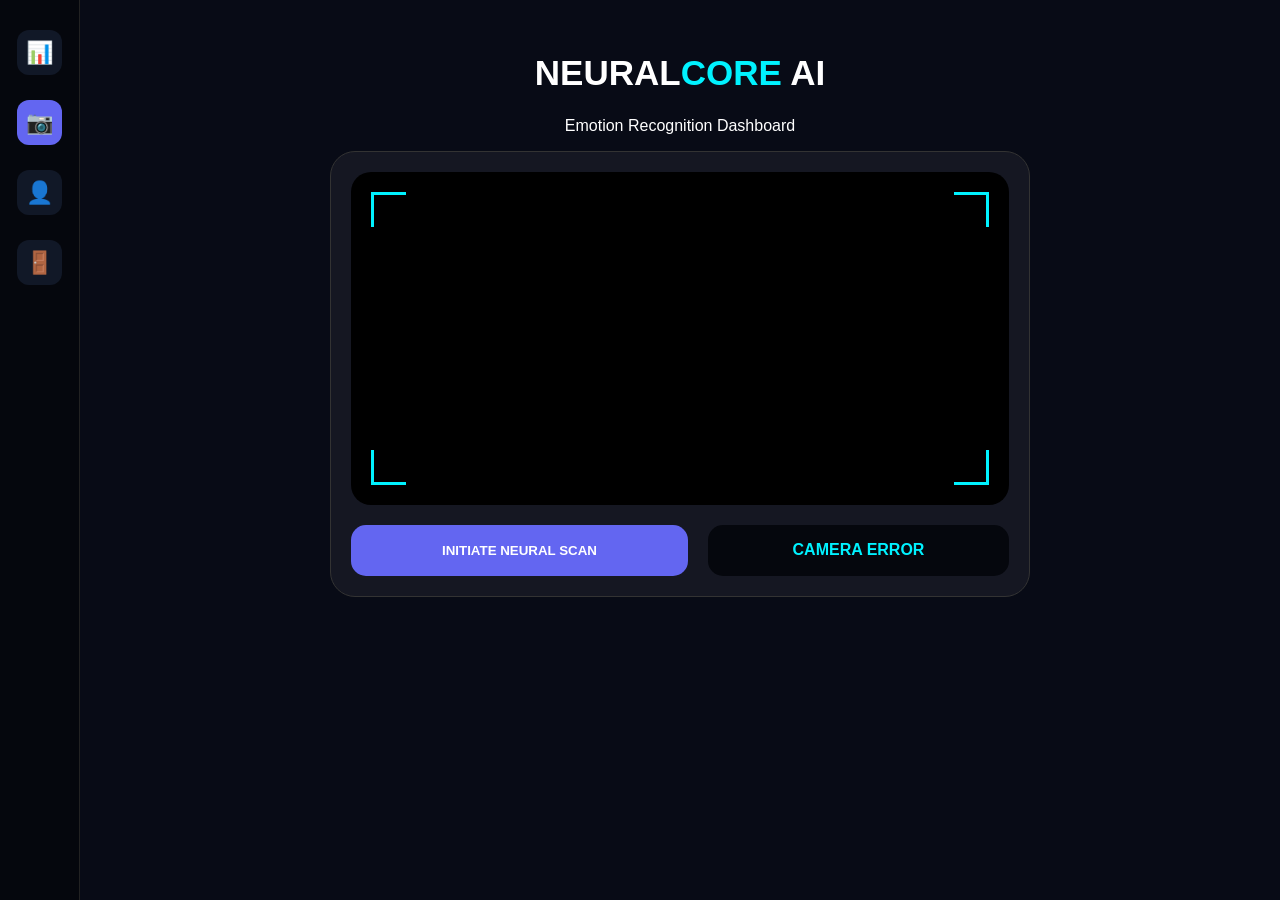
==== dashboard.html @ 3e7bfa2b "Add files via upload" ====
<!DOCTYPE html>
<html lang="en">

<head>

<meta charset="UTF-8">
<meta name="viewport" content="width=device-width, initial-scale=1.0">

<title>NeuralCore AI Dashboard</title>


<style>

*{
    box-sizing:border-box;
}


body{

    margin:0;
    height:100vh;

    background:#080b16;

    color:white;

    font-family:Arial, sans-serif;

    display:flex;

}



nav{

    width:80px;

    background:#05070d;

    border-right:1px solid #222;

    display:flex;

    flex-direction:column;

    align-items:center;

    gap:25px;

    padding-top:30px;

}



.nav-icon{

    width:45px;

    height:45px;

    border-radius:12px;

    background:#111827;

    display:flex;

    align-items:center;

    justify-content:center;

    cursor:pointer;

    font-size:22px;

}


.active{

    background:#6366f1;

}



main{

    flex:1;

    padding:30px;

    text-align:center;

}



h1{

    font-size:35px;

}


span{

    color:#00f2ff;

}




.card{


    max-width:700px;

    margin:auto;

    background:rgba(255,255,255,0.05);

    padding:20px;

    border-radius:25px;

    border:1px solid #333;


}



.video-box{

    position:relative;

    border-radius:20px;

    overflow:hidden;

    background:black;

}



video{

    width:100%;

    border-radius:20px;

    transform:scaleX(-1);

}





.corner{

    position:absolute;

    width:35px;

    height:35px;

    border:3px solid #00f2ff;

}



.tl{

top:20px;
left:20px;

border-right:none;
border-bottom:none;

}


.tr{

top:20px;
right:20px;

border-left:none;
border-bottom:none;

}



.bl{

bottom:20px;
left:20px;

border-right:none;
border-top:none;

}



.br{

bottom:20px;
right:20px;

border-left:none;
border-top:none;

}



.scan{

position:absolute;

width:100%;

height:3px;

background:#00f2ff;

top:0;

display:none;

box-shadow:0 0 20px #00f2ff;

}



@keyframes scan{

from{

top:0;

}

to{

top:100%;

}

}



.controls{

margin-top:20px;

display:flex;

gap:20px;

}



button{

flex:1;

padding:18px;

border:none;

border-radius:15px;

background:#6366f1;

color:white;

font-weight:bold;

cursor:pointer;

}



button:hover{

background:#4f46e5;

}



.status{

flex:1;

background:#05070d;

border-radius:15px;

display:flex;

align-items:center;

justify-content:center;

color:#00f2ff;

font-weight:bold;

}



</style>


</head>



<body>



<nav>

<div class="nav-icon">📊</div>

<div class="nav-icon active">📷</div>

<div class="nav-icon">👤</div>

<div class="nav-icon" onclick="location.href='index.html'">
🚪
</div>

</nav>




<main>


<h1>
NEURAL<span>CORE</span> AI
</h1>


<p>
Emotion Recognition Dashboard
</p>



<div class="card">


<div class="video-box">


<video id="video" autoplay playsinline></video>


<div class="corner tl"></div>

<div class="corner tr"></div>

<div class="corner bl"></div>

<div class="corner br"></div>


<div id="scanLine" class="scan"></div>


</div>



<div class="controls">


<button id="btn">

INITIATE NEURAL SCAN

</button>



<div class="status">

<p id="emotionText">

SYSTEM READY

</p>

</div>


</div>



</div>




</main>



<canvas id="canvas" style="display:none"></canvas>





<script>


// ======================
// BACKEND URL
// ======================


const API_URL =
"http://127.0.0.1:3000";

// ngrok use:
// const API_URL="https://your-ngrok.ngrok-free.dev";





const video =
document.getElementById("video");


const btn =
document.getElementById("btn");


const emotionText =
document.getElementById("emotionText");


const scanLine =
document.getElementById("scanLine");


const canvas =
document.getElementById("canvas");



let scanning=false;





// CAMERA


navigator.mediaDevices
.getUserMedia({

video:true

})

.then(stream=>{


video.srcObject=stream;


emotionText.innerText=
"SYSTEM READY";


})


.catch(()=>{


emotionText.innerText=
"CAMERA ERROR";


});






// DETECT



btn.onclick=async()=>{


if(scanning)
return;


scanning=true;



try{


scanLine.style.display="block";


scanLine.style.animation=
"scan 2s linear infinite";



emotionText.innerText=
"SCANNING...";



canvas.width=
video.videoWidth;


canvas.height=
video.videoHeight;



let ctx=
canvas.getContext("2d");


ctx.drawImage(
video,
0,
0
);



let image =
canvas.toDataURL(
"image/jpeg"
);




let res =
await fetch(

API_URL+"/detect-emotion",

{

method:"POST",

headers:{

"Content-Type":
"application/json"

},

body:JSON.stringify({

image:image

})

}

);



let data =
await res.json();




emotionText.innerText =
data.emotion.toUpperCase();




}

catch(err){


console.log(err);


emotionText.innerText=
"SERVER ERROR";


}



finally{


scanLine.style.display="none";


btn.innerText=
"INITIATE NEURAL SCAN";


scanning=false;


}



};



</script>




</body>

</html>
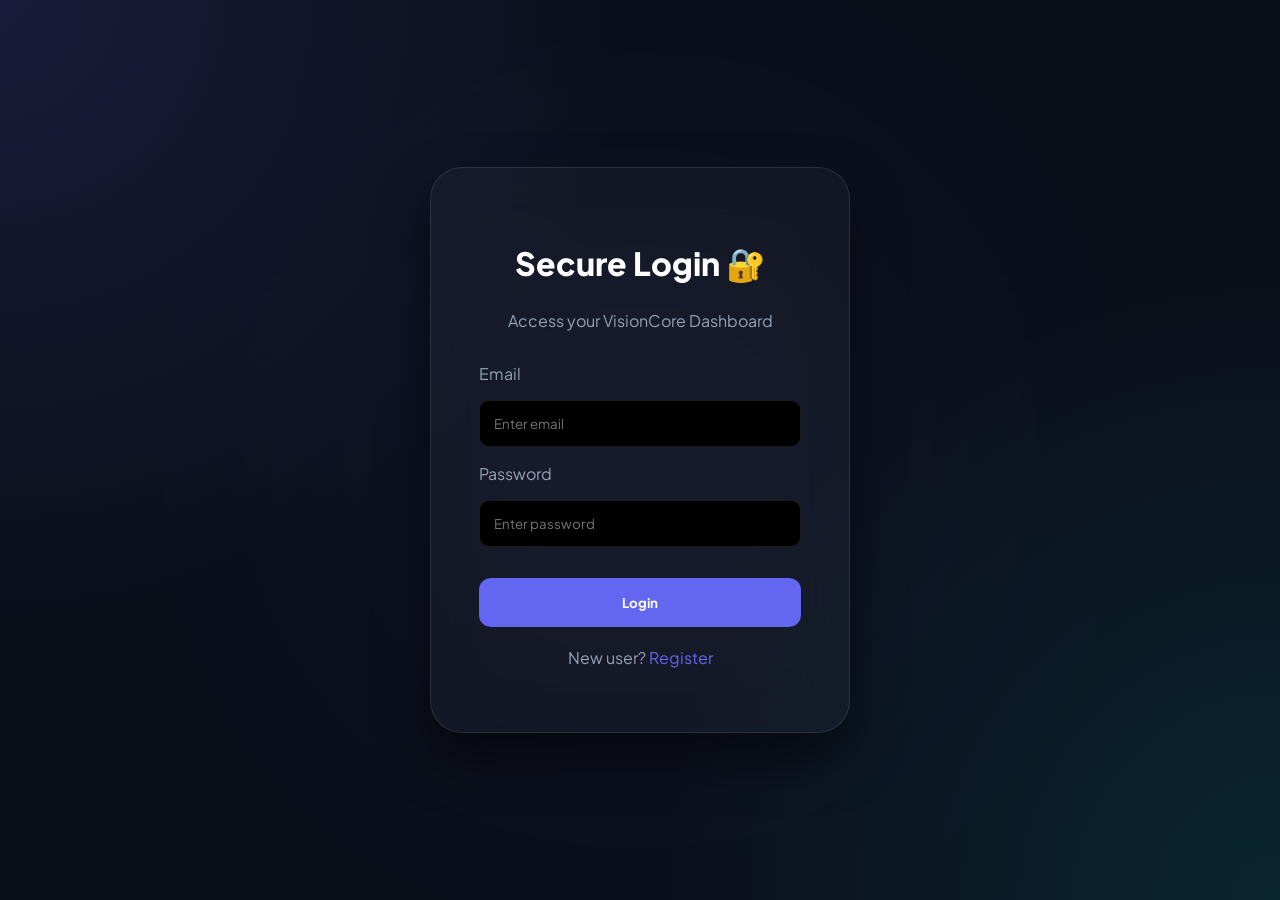
==== commit 2c8b1bc5: "Update dashboard.html" ====
--- a/dashboard.html
+++ b/dashboard.html
@@ -342,11 +342,7 @@
 
 <div class="nav-icon active">📷</div>
 
-<div class="nav-icon">👤</div>
-
-<div class="nav-icon" onclick="location.href='index.html'">
-🚪
-</div>
+<div class="nav-icon" onclick="localStorage.removeItem('token'); location.href='login.html';">🚪</div>
 
 </nav>
 
@@ -440,39 +436,30 @@
 // BACKEND URL
 // ======================
 
-
-const API_URL =
-"http://127.0.0.1:3000";
-
-// ngrok use:
-// const API_URL="https://your-ngrok.ngrok-free.dev";
-
-
-
-
-
-const video =
-document.getElementById("video");
-
-
-const btn =
-document.getElementById("btn");
-
-
-const emotionText =
-document.getElementById("emotionText");
-
-
-const scanLine =
-document.getElementById("scanLine");
-
-
-const canvas =
-document.getElementById("canvas");
-
-
-
-let scanning=false;
+const API_URL = "https://emotions-detector-backend-1.onrender.com";
+
+// Automatically wake up backend on load
+fetch(API_URL)
+    .then(res => console.log("Backend woken up successfully"))
+    .catch(err => console.log("Waking up backend..."));
+
+
+// Verify Authentication Token
+const token = localStorage.getItem("token");
+if (!token) {
+    alert("Please login first 🔐");
+    window.location.href = "login.html";
+}
+
+
+
+const video = document.getElementById("video");
+const btn = document.getElementById("btn");
+const emotionText = document.getElementById("emotionText");
+const scanLine = document.getElementById("scanLine");
+const canvas = document.getElementById("canvas");
+
+let scanning = false;
 
 
 
@@ -587,7 +574,8 @@
 headers:{
 
 "Content-Type":
-"application/json"
+"application/json",
+"Authorization": `Bearer ${token}`
 
 },
 
@@ -610,7 +598,7 @@
 
 
 emotionText.innerText =
-data.emotion.toUpperCase();
+(data.emotion || "UNKNOWN").toUpperCase();
 
 
 
@@ -659,4 +647,4 @@
 
 </body>
 
-</html>+</html>
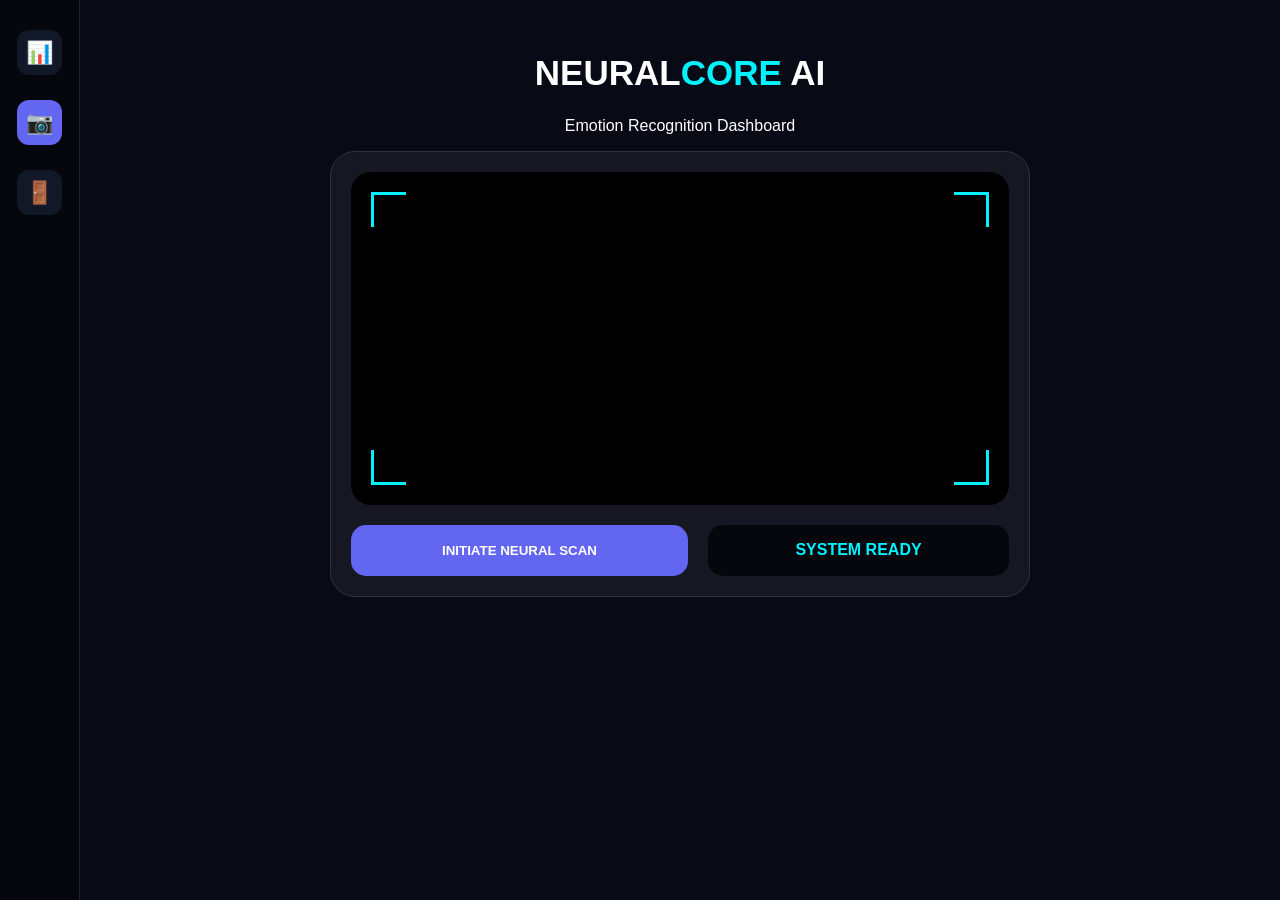
==== commit 9d1f60da: "Update dashboard.html" ====
--- a/dashboard.html
+++ b/dashboard.html
@@ -436,8 +436,11 @@
 // BACKEND URL
 // ======================
 
+// Tappu (Ippudu unnadhi):
 const API_URL = "https://emotions-detector-backend-1.onrender.com";
 
+// Saraindi (Mee actual Node.js Render URL ikkada pettali):
+const API_URL = "https://emotions-detector-backend.onrender.com";
 // Automatically wake up backend on load
 fetch(API_URL)
     .then(res => console.log("Backend woken up successfully"))
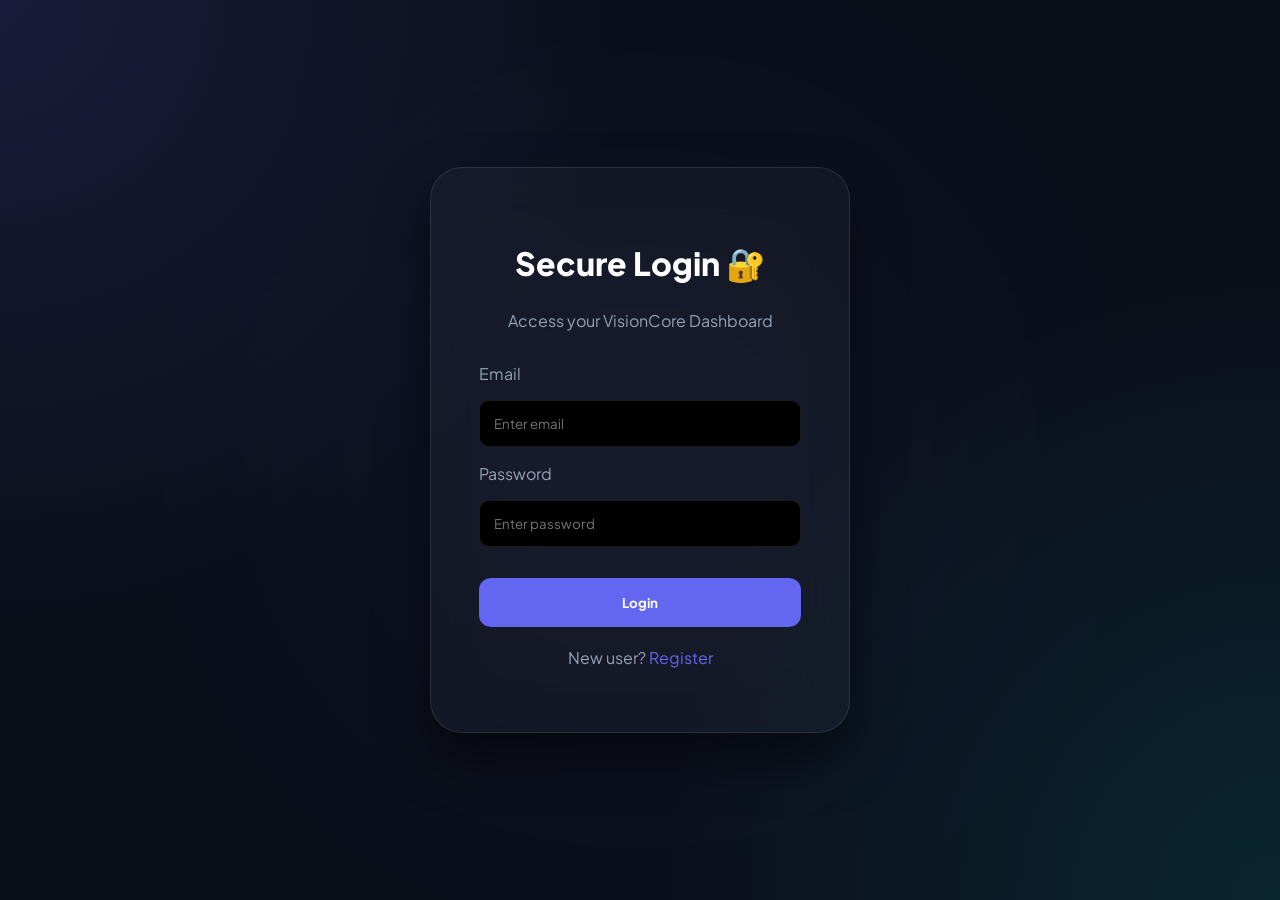
==== commit cdea973e: "Update dashboard.html" ====
--- a/dashboard.html
+++ b/dashboard.html
@@ -2,450 +2,214 @@
 <html lang="en">
 
 <head>
-
 <meta charset="UTF-8">
 <meta name="viewport" content="width=device-width, initial-scale=1.0">
-
 <title>NeuralCore AI Dashboard</title>
 
-
 <style>
-
 *{
     box-sizing:border-box;
 }
 
-
 body{
-
     margin:0;
     height:100vh;
-
     background:#080b16;
-
     color:white;
-
     font-family:Arial, sans-serif;
-
-    display:flex;
-
-}
-
-
+    display:flex;
+}
 
 nav{
-
     width:80px;
-
     background:#05070d;
-
     border-right:1px solid #222;
-
-    display:flex;
-
+    display:flex;
     flex-direction:column;
-
     align-items:center;
-
     gap:25px;
-
     padding-top:30px;
-
-}
-
-
+}
 
 .nav-icon{
-
     width:45px;
-
     height:45px;
-
     border-radius:12px;
-
     background:#111827;
-
-    display:flex;
-
+    display:flex;
     align-items:center;
-
     justify-content:center;
-
     cursor:pointer;
-
     font-size:22px;
-
-}
-
+}
 
 .active{
-
     background:#6366f1;
-
-}
-
-
+}
 
 main{
-
     flex:1;
-
     padding:30px;
-
     text-align:center;
-
-}
-
-
+}
 
 h1{
-
     font-size:35px;
-
-}
-
+}
 
 span{
-
     color:#00f2ff;
-
-}
-
-
-
+}
 
 .card{
-
-
     max-width:700px;
-
     margin:auto;
-
     background:rgba(255,255,255,0.05);
-
     padding:20px;
-
     border-radius:25px;
-
     border:1px solid #333;
-
-
-}
-
-
+}
 
 .video-box{
-
     position:relative;
-
     border-radius:20px;
-
     overflow:hidden;
-
     background:black;
-
-}
-
-
+}
 
 video{
-
     width:100%;
-
     border-radius:20px;
-
     transform:scaleX(-1);
-
-}
-
-
-
-
+}
 
 .corner{
-
     position:absolute;
-
     width:35px;
-
     height:35px;
-
     border:3px solid #00f2ff;
-
-}
-
-
+}
 
 .tl{
-
-top:20px;
-left:20px;
-
-border-right:none;
-border-bottom:none;
-
-}
-
+    top:20px;
+    left:20px;
+    border-right:none;
+    border-bottom:none;
+}
 
 .tr{
-
-top:20px;
-right:20px;
-
-border-left:none;
-border-bottom:none;
-
-}
-
-
+    top:20px;
+    right:20px;
+    border-left:none;
+    border-bottom:none;
+}
 
 .bl{
-
-bottom:20px;
-left:20px;
-
-border-right:none;
-border-top:none;
-
-}
-
-
+    bottom:20px;
+    left:20px;
+    border-right:none;
+    border-top:none;
+}
 
 .br{
-
-bottom:20px;
-right:20px;
-
-border-left:none;
-border-top:none;
-
-}
-
-
+    bottom:20px;
+    right:20px;
+    border-left:none;
+    border-top:none;
+}
 
 .scan{
-
-position:absolute;
-
-width:100%;
-
-height:3px;
-
-background:#00f2ff;
-
-top:0;
-
-display:none;
-
-box-shadow:0 0 20px #00f2ff;
-
-}
-
-
+    position:absolute;
+    width:100%;
+    height:3px;
+    background:#00f2ff;
+    top:0;
+    display:none;
+    box-shadow:0 0 20px #00f2ff;
+}
 
 @keyframes scan{
-
-from{
-
-top:0;
-
-}
-
-to{
-
-top:100%;
-
-}
-
-}
-
-
+    from{ top:0; }
+    to{ top:100%; }
+}
 
 .controls{
-
-margin-top:20px;
-
-display:flex;
-
-gap:20px;
-
-}
-
-
+    margin-top:20px;
+    display:flex;
+    gap:20px;
+}
 
 button{
-
-flex:1;
-
-padding:18px;
-
-border:none;
-
-border-radius:15px;
-
-background:#6366f1;
-
-color:white;
-
-font-weight:bold;
-
-cursor:pointer;
-
-}
-
-
+    flex:1;
+    padding:18px;
+    border:none;
+    border-radius:15px;
+    background:#6366f1;
+    color:white;
+    font-weight:bold;
+    cursor:pointer;
+}
 
 button:hover{
-
-background:#4f46e5;
-
-}
-
-
+    background:#4f46e5;
+}
 
 .status{
-
-flex:1;
-
-background:#05070d;
-
-border-radius:15px;
-
-display:flex;
-
-align-items:center;
-
-justify-content:center;
-
-color:#00f2ff;
-
-font-weight:bold;
-
-}
-
-
-
+    flex:1;
+    background:#05070d;
+    border-radius:15px;
+    display:flex;
+    align-items:center;
+    justify-content:center;
+    color:#00f2ff;
+    font-weight:bold;
+}
 </style>
-
-
 </head>
 
-
-
 <body>
 
-
-
 <nav>
-
-<div class="nav-icon">📊</div>
-
-<div class="nav-icon active">📷</div>
-
-<div class="nav-icon" onclick="localStorage.removeItem('token'); location.href='login.html';">🚪</div>
-
+    <div class="nav-icon">📊</div>
+    <div class="nav-icon active">📷</div>
+    <div class="nav-icon" onclick="localStorage.removeItem('token'); location.href='login.html';">🚪</div>
 </nav>
 
-
-
-
 <main>
-
-
-<h1>
-NEURAL<span>CORE</span> AI
-</h1>
-
-
-<p>
-Emotion Recognition Dashboard
-</p>
-
-
-
-<div class="card">
-
-
-<div class="video-box">
-
-
-<video id="video" autoplay playsinline></video>
-
-
-<div class="corner tl"></div>
-
-<div class="corner tr"></div>
-
-<div class="corner bl"></div>
-
-<div class="corner br"></div>
-
-
-<div id="scanLine" class="scan"></div>
-
-
-</div>
-
-
-
-<div class="controls">
-
-
-<button id="btn">
-
-INITIATE NEURAL SCAN
-
-</button>
-
-
-
-<div class="status">
-
-<p id="emotionText">
-
-SYSTEM READY
-
-</p>
-
-</div>
-
-
-</div>
-
-
-
-</div>
-
-
-
-
+    <h1>NEURAL<span>CORE</span> AI</h1>
+    <p>Emotion Recognition Dashboard</p>
+
+    <div class="card">
+        <div class="video-box">
+            <video id="video" autoplay playsinline></video>
+            <div class="corner tl"></div>
+            <div class="corner tr"></div>
+            <div class="corner bl"></div>
+            <div class="corner br"></div>
+            <div id="scanLine" class="scan"></div>
+        </div>
+
+        <div class="controls">
+            <button id="btn">INITIATE NEURAL SCAN</button>
+            <div class="status">
+                <p id="emotionText">SYSTEM READY</p>
+            </div>
+        </div>
+    </div>
 </main>
 
-
-
 <canvas id="canvas" style="display:none"></canvas>
 
-
-
-
-
 <script>
-
-
 // ======================
-// BACKEND URL
+// BACKEND URL (Cleaned & Corrected)
 // ======================
-
-// Tappu (Ippudu unnadhi):
-const API_URL = "https://emotions-detector-backend-1.onrender.com";
-
-// Saraindi (Mee actual Node.js Render URL ikkada pettali):
 const API_URL = "https://emotions-detector-backend.onrender.com";
+
 // Automatically wake up backend on load
 fetch(API_URL)
     .then(res => console.log("Backend woken up successfully"))
     .catch(err => console.log("Waking up backend..."));
-
 
 // Verify Authentication Token
 const token = localStorage.getItem("token");
@@ -454,8 +218,6 @@
     window.location.href = "login.html";
 }
 
-
-
 const video = document.getElementById("video");
 const btn = document.getElementById("btn");
 const emotionText = document.getElementById("emotionText");
@@ -464,190 +226,56 @@
 
 let scanning = false;
 
-
-
-
-
 // CAMERA
-
-
-navigator.mediaDevices
-.getUserMedia({
-
-video:true
-
-})
-
-.then(stream=>{
-
-
-video.srcObject=stream;
-
-
-emotionText.innerText=
-"SYSTEM READY";
-
-
-})
-
-
-.catch(()=>{
-
-
-emotionText.innerText=
-"CAMERA ERROR";
-
-
-});
-
-
-
-
-
+navigator.mediaDevices.getUserMedia({ video: true })
+    .then(stream => {
+        video.srcObject = stream;
+        emotionText.innerText = "SYSTEM READY";
+    })
+    .catch(() => {
+        emotionText.innerText = "CAMERA ERROR";
+    });
 
 // DETECT
-
-
-
-btn.onclick=async()=>{
-
-
-if(scanning)
-return;
-
-
-scanning=true;
-
-
-
-try{
-
-
-scanLine.style.display="block";
-
-
-scanLine.style.animation=
-"scan 2s linear infinite";
-
-
-
-emotionText.innerText=
-"SCANNING...";
-
-
-
-canvas.width=
-video.videoWidth;
-
-
-canvas.height=
-video.videoHeight;
-
-
-
-let ctx=
-canvas.getContext("2d");
-
-
-ctx.drawImage(
-video,
-0,
-0
-);
-
-
-
-let image =
-canvas.toDataURL(
-"image/jpeg"
-);
-
-
-
-
-let res =
-await fetch(
-
-API_URL+"/detect-emotion",
-
-{
-
-method:"POST",
-
-headers:{
-
-"Content-Type":
-"application/json",
-"Authorization": `Bearer ${token}`
-
-},
-
-body:JSON.stringify({
-
-image:image
-
-})
-
-}
-
-);
-
-
-
-let data =
-await res.json();
-
-
-
-
-emotionText.innerText =
-(data.emotion || "UNKNOWN").toUpperCase();
-
-
-
-
-}
-
-catch(err){
-
-
-console.log(err);
-
-
-emotionText.innerText=
-"SERVER ERROR";
-
-
-}
-
-
-
-finally{
-
-
-scanLine.style.display="none";
-
-
-btn.innerText=
-"INITIATE NEURAL SCAN";
-
-
-scanning=false;
-
-
-}
-
-
-
+btn.onclick = async () => {
+    if (scanning) return;
+    scanning = true;
+
+    try {
+        scanLine.style.display = "block";
+        scanLine.style.animation = "scan 2s linear infinite";
+        emotionText.innerText = "SCANNING...";
+
+        canvas.width = video.videoWidth;
+        canvas.height = video.videoHeight;
+
+        let ctx = canvas.getContext("2d");
+        ctx.drawImage(video, 0, 0);
+
+        let image = canvas.toDataURL("image/jpeg");
+
+        let res = await fetch(API_URL + "/detect-emotion", {
+            method: "POST",
+            headers: {
+                "Content-Type": "application/json",
+                "Authorization": `Bearer ${token}`
+            },
+            body: JSON.stringify({ image: image })
+        });
+
+        let data = await res.json();
+        emotionText.innerText = (data.emotion || "UNKNOWN").toUpperCase();
+
+    } catch (err) {
+        console.log(err);
+        emotionText.innerText = "SERVER ERROR";
+    } finally {
+        scanLine.style.display = "none";
+        btn.innerText = "INITIATE NEURAL SCAN";
+        scanning = false;
+    }
 };
-
-
-
 </script>
 
-
-
-
 </body>
-
 </html>
